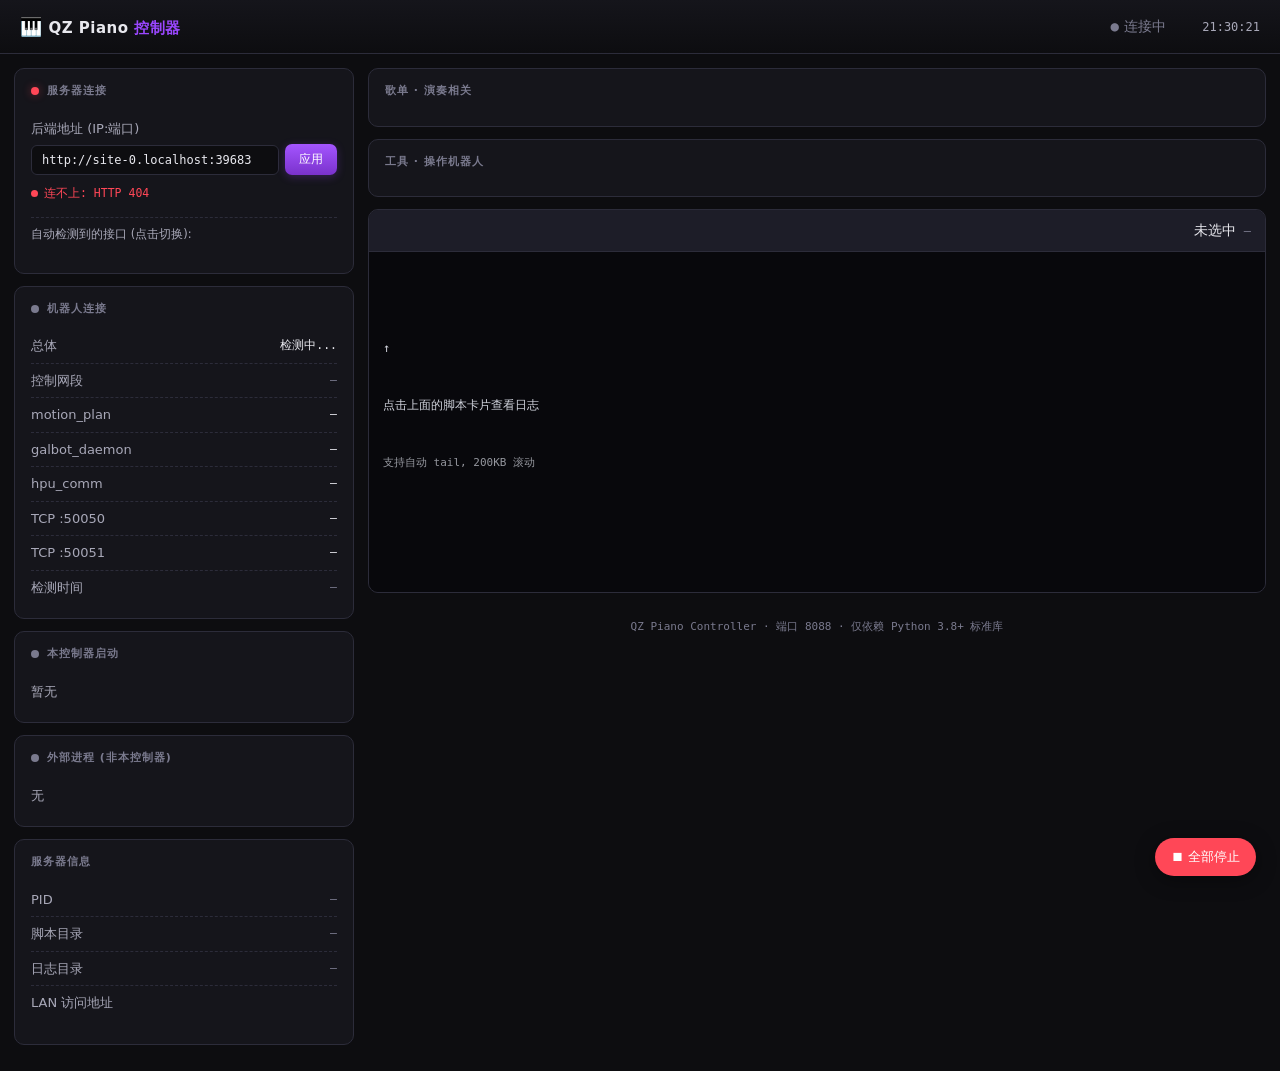
==== web/static/index.html @ 6b614d3a "feat(web):新增web联动操作弹琴" ====
<!DOCTYPE html>
<html lang="zh-CN">
<head>
<meta charset="utf-8">
<meta name="viewport" content="width=device-width, initial-scale=1">
<title>QZ Piano 控制器</title>
<style>
:root{
  --bg:#0d0d10; --bg2:#15151b; --bg3:#1d1d28; --bg4:#262633;
  --border:#2c2c3a; --border2:#3a3a4a;
  --text:#e8e8ee; --text2:#a8a8b8; --text3:#7a7a8e;
  --accent:#9a47ff; --accent2:#7a32cc;
  --success:#34c759; --warning:#ff9f43; --danger:#ff4757;
  --mono:ui-monospace,SFMono-Regular,Menlo,Consolas,"DejaVu Sans Mono",monospace;
  --sans:"PingFang SC","Microsoft YaHei","Noto Sans SC",system-ui,-apple-system,sans-serif;
}
*{box-sizing:border-box}
html,body{margin:0;padding:0;background:var(--bg);color:var(--text);font-family:var(--sans);font-size:14px;line-height:1.5}
button{font-family:inherit;cursor:pointer;border:none;outline:none;background:none;color:inherit}
button:disabled{cursor:not-allowed;opacity:.45}
::-webkit-scrollbar{width:6px;height:6px}
::-webkit-scrollbar-track{background:transparent}
::-webkit-scrollbar-thumb{background:var(--border2);border-radius:3px}
::-webkit-scrollbar-thumb:hover{background:var(--accent)}

.topbar{height:54px;background:linear-gradient(180deg,#15151b,#0d0d10);border-bottom:1px solid var(--border);display:flex;align-items:center;padding:0 20px;gap:14px;position:sticky;top:0;z-index:10}
.topbar h1{margin:0;font-size:15px;font-weight:600;letter-spacing:.5px}
.topbar h1 .em{font-size:18px;margin-right:6px}
.topbar h1 .accent{color:var(--accent)}
.topbar .spacer{flex:1}
.topbar .refresh{font-family:var(--mono);font-size:14px;display:flex;align-items:center;gap:5px;color:var(--text3)}
.topbar .refresh.ok{color:var(--success)}
.topbar .refresh.err{color:var(--danger)}
.topbar .clock{font-family:var(--mono);font-size:12px;color:var(--text2);min-width:80px;text-align:right}

.layout{display:grid;grid-template-columns:340px 1fr;gap:14px;padding:14px;align-items:start;max-width:1500px;margin:0 auto}
@media (max-width:900px){.layout{grid-template-columns:1fr}}

.card{background:var(--bg2);border:1px solid var(--border);border-radius:10px;padding:14px 16px;margin-bottom:12px}
.card h2{margin:0 0 12px 0;font-size:11px;font-weight:600;color:var(--text3);letter-spacing:1px;text-transform:uppercase;display:flex;align-items:center;gap:8px}
.card h2 .dot{width:8px;height:8px;border-radius:50%;background:var(--text3);transition:background .2s}
.card h2 .dot.ok{background:var(--success);box-shadow:0 0 8px rgba(52,199,89,.5)}
.card h2 .dot.warn{background:var(--warning);box-shadow:0 0 8px rgba(255,159,67,.4)}
.card h2 .dot.bad{background:var(--danger);box-shadow:0 0 8px rgba(255,71,87,.4)}

.row{display:flex;justify-content:space-between;align-items:center;padding:7px 0;border-top:1px dashed var(--border);font-size:13px;gap:10px}
.row:first-of-type{border-top:none}
.row .key{color:var(--text2);flex-shrink:0}
.row .val{font-family:var(--mono);font-size:11.5px;text-align:right;word-break:break-all}
.val.ok{color:var(--success)}
.val.bad{color:var(--danger)}
.val.warn{color:var(--warning)}
.val.muted{color:var(--text3)}

.script-grid{display:grid;grid-template-columns:repeat(auto-fill,minmax(280px,1fr));gap:12px}
.script{background:var(--bg2);border:1px solid var(--border);border-radius:10px;padding:14px;display:flex;flex-direction:column;gap:10px;transition:border-color .15s,transform .1s;cursor:pointer}
.script:hover{border-color:var(--border2)}
.script.selected{border-color:var(--accent);box-shadow:0 0 0 1px var(--accent) inset,0 4px 20px rgba(154,71,255,.15)}
.script .head{display:flex;justify-content:space-between;align-items:flex-start;gap:8px}
.script .name{font-size:14px;font-weight:600;line-height:1.3}
.script .desc{color:var(--text2);font-size:12px;line-height:1.55;flex:1}
.script .meta{font-family:var(--mono);font-size:11px;color:var(--text3);margin-top:-2px}
.badge{display:inline-flex;align-items:center;gap:5px;padding:3px 8px;border-radius:999px;font-size:11px;font-weight:500;letter-spacing:.3px;white-space:nowrap;flex-shrink:0}
.badge.idle{background:#2a2a36;color:var(--text2)}
.badge.run{background:rgba(52,199,89,.18);color:#7be897}
.badge.done{background:rgba(131,167,255,.18);color:#83a7ff}
.badge.err{background:rgba(255,71,87,.18);color:#ff9bb1}
.badge.ext{background:rgba(255,159,67,.18);color:#ffc785}
.badge .blink{display:inline-block;width:6px;height:6px;border-radius:50%;background:currentColor;animation:pulse 1.5s infinite}
@keyframes pulse{0%,100%{opacity:1}50%{opacity:.4}}

.actions{display:flex;gap:6px;margin-top:auto;align-items:center;flex-wrap:wrap}
.pcount{display:inline-flex;align-items:center;gap:4px;background:var(--bg);border:1px solid var(--border);border-radius:6px;padding:2px 4px;font-family:var(--mono);font-size:12px}
.pcount .pcount-label{color:var(--text3);font-size:10px;padding:0 4px}
.pcount button{cursor:pointer;color:var(--text);background:transparent;border:none;font-size:14px;line-height:1;width:22px;height:22px;border-radius:4px;padding:0}
.pcount button:hover{background:var(--bg3);color:var(--accent)}
.pcount input{width:42px;text-align:center;background:transparent;color:var(--text);border:none;font-family:inherit;font-size:13px;outline:none;padding:0}
.pcount input::-webkit-outer-spin-button,.pcount input::-webkit-inner-spin-button{-webkit-appearance:none;margin:0}
.btn{flex:1;padding:8px 12px;border-radius:7px;font-size:13px;font-weight:500;transition:background .12s,transform .08s}
.btn:active:not(:disabled){transform:translateY(1px)}
.btn.run{background:linear-gradient(180deg,#a455ff,#7a32cc);color:#fff;box-shadow:0 2px 8px rgba(154,71,255,.25)}
.btn.run:hover:not(:disabled){background:linear-gradient(180deg,#b566ff,#8a3ee0)}
.btn.stop{background:rgba(255,71,87,.15);color:#ff9bb1;border:1px solid rgba(255,71,87,.3)}
.btn.stop:hover:not(:disabled){background:rgba(255,71,87,.25)}
.btn.danger{background:var(--danger);color:#fff}
.btn.danger:hover:not(:disabled){background:#ff5e6e}
/* 复位按钮: 琥珀色, 与紫色运行/红色停止区分 */
.btn.reset{background:linear-gradient(180deg,#ffb347,#cc7a00);color:#1d1407;box-shadow:0 2px 8px rgba(255,179,71,.25)}
.btn.reset:hover:not(:disabled){background:linear-gradient(180deg,#ffc266,#e08800)}
/* 张开手指按钮: 青色 */
.btn.open{background:linear-gradient(180deg,#3ec5d3,#1a8a96);color:#fff;box-shadow:0 2px 8px rgba(62,197,211,.25)}
.btn.open:hover:not(:disabled){background:linear-gradient(180deg,#4fd6e4,#2a9ba8)}
/* LAN 访问地址列表 */
.access-list{display:flex;flex-direction:column;gap:6px;margin-top:2px}
.access-row{display:flex;align-items:center;gap:8px;padding:5px 8px;background:var(--bg);border:1px solid var(--border);border-radius:6px}
.access-row .iface{font-family:var(--mono);font-size:11px;color:var(--text3);min-width:60px;padding:2px 6px;background:var(--bg3);border-radius:3px;text-align:center}
.access-row .url{flex:1;font-family:var(--mono);font-size:12px;color:var(--text);word-break:break-all}
.access-row .url a{color:var(--accent);text-decoration:none}
.access-row .url a:hover{text-decoration:underline}
.access-row .copy{cursor:pointer;font-size:11px;color:var(--text3);padding:2px 6px;border-radius:3px;border:1px solid var(--border);background:transparent}
.access-row .copy:hover{color:var(--accent);border-color:var(--accent)}
.access-row .copy.ok{color:var(--success);border-color:var(--success)}
.card.script-card{cursor:pointer}
/* 服务器连接面板 */
.conn-input-row{display:flex;gap:6px;align-items:center;margin-top:2px}
.conn-input-row input{flex:1;background:var(--bg);color:var(--text);border:1px solid var(--border);border-radius:6px;padding:7px 10px;font-family:var(--mono);font-size:12px;outline:none}
.conn-input-row input:focus{border-color:var(--accent)}
.conn-input-row .btn{flex:0 0 auto;padding:7px 14px;font-size:12px}
.conn-status{font-family:var(--mono);font-size:11.5px;margin-top:6px;display:flex;align-items:center;gap:6px}
.conn-status .dot-sm{width:7px;height:7px;border-radius:50%;display:inline-block}
.conn-status .dot-sm.ok{background:var(--success);box-shadow:0 0 5px var(--success)}
.conn-status .dot-sm.bad{background:var(--danger)}
.conn-status.ok{color:var(--success)}
.conn-status.bad{color:var(--danger)}
.conn-status.muted{color:var(--text3)}
.detected-list{display:flex;flex-direction:column;gap:4px;margin-top:4px}
.detected-row{display:flex;align-items:center;gap:6px;padding:4px 6px;background:var(--bg);border:1px solid var(--border);border-radius:5px;font-family:var(--mono);font-size:11px}
.detected-row .url{flex:1;color:var(--text);word-break:break-all;display:flex;align-items:center;gap:6px}
.detected-row .url .tag{color:var(--text3);font-size:10px;background:var(--bg3);padding:1px 5px;border-radius:3px}
.detected-row .use{cursor:pointer;font-size:10px;color:var(--text3);padding:2px 6px;border-radius:3px;border:1px solid var(--border);background:transparent}
.detected-row .use:hover{color:var(--accent);border-color:var(--accent)}
.detected-row.active{border-color:var(--accent);background:rgba(154,71,255,.08)}
.detected-row.active .use{display:none}

.log-card{background:var(--bg2);border:1px solid var(--border);border-radius:10px;overflow:hidden;margin-bottom:14px}
.log-head{display:flex;justify-content:space-between;align-items:center;padding:10px 14px;border-bottom:1px solid var(--border);background:var(--bg3);gap:10px;flex-wrap:wrap}
.log-head .tabs{display:flex;gap:6px;flex-wrap:wrap;flex:1}
.tab{padding:4px 10px;border-radius:6px;font-size:12px;background:var(--bg);color:var(--text2);border:1px solid var(--border);cursor:pointer;transition:all .12s}
.tab:hover{border-color:var(--accent2)}
.tab.active{background:var(--accent);color:#fff;border-color:var(--accent)}
.log-head .title{font-family:var(--mono);font-size:12px;color:var(--text3)}
.log-body{background:#08080c;color:#d0d3dc;font-family:var(--mono);font-size:12px;line-height:1.6;height:340px;overflow:auto;padding:10px 14px;white-space:pre-wrap;word-break:break-all}
.log-body .empty{color:var(--text3);font-style:italic}
.log-body .truncated{color:var(--warning);font-style:italic;margin-bottom:6px;display:block}

.fab{position:fixed;right:24px;bottom:24px;display:flex;gap:8px;z-index:9}
.fab .btn{padding:10px 16px;border-radius:999px;font-size:13px;box-shadow:0 4px 20px rgba(0,0,0,.4)}
.footer{padding:12px 16px 32px;color:var(--text3);font-size:11px;text-align:center;font-family:var(--mono)}
.footer a{color:var(--accent2);text-decoration:none}
</style>
</head>
<body>

<div class="topbar">
  <h1><span class="em">🎹</span>QZ Piano <span class="accent">控制器</span></h1>
  <div class="spacer"></div>
  <div class="refresh" id="refresh"><span>●</span><span id="refresh-text">连接中</span></div>
  <div class="clock" id="clock">--:--:--</div>
</div>

<div class="layout">
  <!-- 左列: 状态 -->
  <div>
    <div class="card">
      <h2><span class="dot" id="dot-conn"></span>服务器连接</h2>
      <div class="row" style="flex-direction:column;align-items:stretch;gap:4px">
        <span class="key">后端地址 (IP:端口)</span>
        <div class="conn-input-row">
          <input type="text" id="server-url" placeholder="192.168.1.88:8088" spellcheck="false" />
          <button class="btn run" id="apply-url">应用</button>
        </div>
        <div class="conn-status muted" id="conn-status"><span class="dot-sm"></span><span id="conn-text">未连接</span></div>
      </div>
      <div class="row" style="flex-direction:column;align-items:stretch;gap:4px;border-top:1px dashed var(--border);margin-top:8px;padding-top:8px">
        <span class="key" style="font-size:11.5px">自动检测到的接口 (点击切换):</span>
        <div class="detected-list" id="detected-list"></div>
      </div>
    </div>

    <div class="card">
      <h2><span class="dot" id="dot-robot"></span>机器人连接</h2>
      <div class="row"><span class="key">总体</span><span class="val" id="v-overall">检测中...</span></div>
      <div class="row"><span class="key">控制网段</span><span class="val muted" id="v-host">—</span></div>
      <div class="row"><span class="key">motion_plan</span><span class="val" id="v-motion">—</span></div>
      <div class="row"><span class="key">galbot_daemon</span><span class="val" id="v-daemon">—</span></div>
      <div class="row"><span class="key">hpu_comm</span><span class="val" id="v-hpu">—</span></div>
      <div class="row"><span class="key">TCP :50050</span><span class="val" id="v-tcp50">—</span></div>
      <div class="row"><span class="key">TCP :50051</span><span class="val" id="v-tcp51">—</span></div>
      <div class="row"><span class="key">检测时间</span><span class="val muted" id="v-checked">—</span></div>
    </div>

    <div class="card">
      <h2><span class="dot" id="dot-runs"></span>本控制器启动</h2>
      <div id="runs-body"><div class="row"><span class="key muted">暂无</span><span></span></div></div>
    </div>

    <div class="card">
      <h2><span class="dot" id="dot-ext"></span>外部进程 (非本控制器)</h2>
      <div id="ext-body"><div class="row"><span class="key muted">无</span><span></span></div></div>
    </div>

    <div class="card">
      <h2>服务器信息</h2>
      <div class="row"><span class="key">PID</span><span class="val muted" id="v-pid">—</span></div>
      <div class="row"><span class="key">脚本目录</span><span class="val muted" id="v-pdir">—</span></div>
      <div class="row"><span class="key">日志目录</span><span class="val muted" id="v-ldir">—</span></div>
      <div class="row" style="flex-direction:column;align-items:stretch;gap:6px">
          <span class="key" style="margin-bottom:2px">LAN 访问地址</span>
          <div class="access-list" id="access-list"></div>
        </div>
    </div>
  </div>

  <!-- 右列: 控制 + 日志 -->
  <div>
    <div class="card">
      <h2>歌单 · 演奏相关</h2>
      <div class="script-grid" id="scripts-songs"></div>
    </div>

    <div class="card">
      <h2>工具 · 操作机器人</h2>
      <div class="script-grid tool-grid" id="scripts-tools"></div>
    </div>

    <div class="log-card">
      <div class="log-head">
        <div class="tabs" id="log-tabs"></div>
        <div style="display:flex;align-items:center;gap:8px">
          <span class="status-tag" id="log-status">未选中</span>
          <div class="title" id="log-title">—</div>
        </div>
      </div>
      <div class="log-body" id="log-body">
        <div class="log-empty" id="log-empty">
          <div class="arrow">↑</div>
          <div>点击上面的脚本卡片查看日志</div>
          <div style="font-size:11px;opacity:.7">支持自动 tail, 200KB 滚动</div>
        </div>
      </div>
    </div>

    <div class="footer" id="footer">QZ Piano Controller · 端口 8088 · 仅依赖 Python 3.8+ 标准库</div>
  </div>
</div>

<div class="fab">
  <button class="btn danger" id="stop-all">⏹ 全部停止</button>
</div>

<script>
const $ = (id) => document.getElementById(id);
let SELECTED = null;       // 当前选中的脚本
let LOG_SINCE = 0;
let LAST_STATUS = null;

function fmtBytes(n) {
  if (n < 1024) return n + ' B';
  if (n < 1024 * 1024) return (n / 1024).toFixed(1) + ' KB';
  return (n / 1024 / 1024).toFixed(1) + ' MB';
}

function badge(state) {
  const txt = { idle: '空闲', run: '运行中', done: '已结束', err: '异常', ext: '外部' }[state] || state;
  const dot = (state === 'run') ? '<span class="blink"></span>' : '';
  return '<span class="badge ' + state + '">' + dot + txt + '</span>';
}

async function fetchStatus() {
  try {
    const r = await fetch(BASE_URL + '/api/status', { cache: 'no-store' });
    if (!r.ok) throw new Error('http ' + r.status);
    const d = await r.json();
    LAST_STATUS = d;
    const ref = $('refresh');
    ref.className = 'refresh ok';
    $('refresh-text').textContent = '在线';
    render(d);
  } catch (e) {
    const ref = $('refresh');
    ref.className = 'refresh err';
    $('refresh-text').textContent = '断开 (' + e.message + ')';
  }
}

function renderScripts(scripts, runs, external) {
  const extNames = new Set(external.filter((e) => e.script).map((e) => e.script));
  const runMap = {};
  runs.forEach((r) => { runMap[r.name] = r; });
  const cSongs = $('scripts-songs');
  const cTools = $('scripts-tools');
  cSongs.innerHTML = '';
  cTools.innerHTML = '';
  for (const s of scripts) {
    const r = runMap[s.name];
    const ext = extNames.has(s.name);
    let state = 'idle';
    let info = '';
    if (r) {
      state = r.running ? 'run' : (r.returncode === 0 ? 'done' : 'err');
      info = r.running ? ('PID ' + r.pid) : ('rc=' + r.returncode);
    } else if (ext) {
      state = 'ext';
      const e = external.find((x) => x.script === s.name);
      info = '外部 PID ' + (e ? e.pid : '?');
    }
    const card = document.createElement('div');
    card.className = 'script' + (SELECTED === s.name ? ' selected' : '');
    card.dataset.name = s.name;
    const runDisabled = (state === 'run' || state === 'ext') ? 'disabled' : '';
    const stopDisabled = (state === 'run') ? '' : 'disabled';
    let runBtnClass = 'run', runBtnLabel = '▶ 运行';
    if (s.action === 'reset') {
      runBtnClass = 'reset'; runBtnLabel = '↻ 复位';
    } else if (s.action === 'open') {
      runBtnClass = 'open'; runBtnLabel = '✋ 张开';
    }
    // 重复次数计数器 (有 play_count_arg 的脚本才显示)
    const hasCount = !!s.play_count_arg;
    const pcMin = s.play_count_min || 1;
    const pcMax = s.play_count_max || 99;
    const curCount = hasCount ? getPlayCount(s.name, s.default_play_count || 1) : 0;
    let counterHtml = '';
    if (hasCount) {
      counterHtml =
        '<span class="pcount" data-role="counter">' +
          '<button data-cmd="dec" type="button" title="减少次数">−</button>' +
          '<input type="number" min="' + pcMin + '" max="' + pcMax + '" value="' + curCount + '" />' +
          '<button data-cmd="inc" type="button" title="增加次数">+</button>' +
          '<span class="pcount-label">次</span>' +
        '</span>';
      runBtnLabel += ' ×' + curCount;
    }
    card.innerHTML =
      '<div class="head"><div class="name">' + s.label + '</div>' + badge(state) + '</div>' +
      '<div class="desc">' + s.desc + '</div>' +
      '<div class="meta">' + info + (info ? ' · ' : '') + s.name + '</div>' +
      '<div class="actions">' +
        counterHtml +
        '<button class="btn ' + runBtnClass + '" data-act="run" ' + runDisabled + '>' + runBtnLabel + '</button>' +
        '<button class="btn stop" data-act="stop" ' + stopDisabled + '>■ 停止</button>' +
      '</div>';
    card.addEventListener('click', (ev) => {
      if (ev.target.dataset && ev.target.dataset.act) return;
      if (ev.target.dataset && ev.target.dataset.cmd) return;
      selectScript(s.name);
    });
    card.querySelector('[data-act=run]').addEventListener('click', (ev) => { ev.stopPropagation(); runScript(s.name); });
    card.querySelector('[data-act=stop]').addEventListener('click', (ev) => { ev.stopPropagation(); stopScript(s.name); });
    if (hasCount) {
      const counter = card.querySelector('[data-role=counter]');
      const input = counter.querySelector('input');
      counter.querySelector('[data-cmd=dec]').addEventListener('click', (ev) => {
        ev.stopPropagation();
        const v = Math.max(pcMin, (parseInt(input.value, 10) || pcMin) - 1);
        input.value = v; setPlayCount(s.name, v);
        card.querySelector('[data-act=run]').firstChild.textContent = (s.action === 'reset' ? '↻ 复位 ×' : (s.action === 'open' ? '✋ 张开 ×' : '▶ 运行 ×')) + v;
      });
      counter.querySelector('[data-cmd=inc]').addEventListener('click', (ev) => {
        ev.stopPropagation();
        const v = Math.min(pcMax, (parseInt(input.value, 10) || pcMin) + 1);
        input.value = v; setPlayCount(s.name, v);
        card.querySelector('[data-act=run]').firstChild.textContent = (s.action === 'reset' ? '↻ 复位 ×' : (s.action === 'open' ? '✋ 张开 ×' : '▶ 运行 ×')) + v;
      });
      input.addEventListener('change', (ev) => {
        ev.stopPropagation();
        let v = parseInt(input.value, 10);
        if (isNaN(v)) v = s.default_play_count || 1;
        v = Math.max(pcMin, Math.min(pcMax, v));
        input.value = v; setPlayCount(s.name, v);
        card.querySelector('[data-act=run]').firstChild.textContent = (s.action === 'reset' ? '↻ 复位 ×' : (s.action === 'open' ? '✋ 张开 ×' : '▶ 运行 ×')) + v;
      });
      input.addEventListener('click', (ev) => ev.stopPropagation());
    }
    if (s.section === 'tools') cTools.appendChild(card);
  else cSongs.appendChild(card);
  }
}

function render(d) {
  // robot status
  const r = d.robot;
  $('dot-robot').className = 'dot ' + (r.overall_ok ? 'ok' : 'bad');
  $('v-overall').textContent = r.overall_ok ? '✅ 已连接' : '❌ 异常';
  $('v-overall').className = 'val ' + (r.overall_ok ? 'ok' : 'bad');
  $('v-host').textContent = r.control_host;
  const motion = r.sources.service_motion_plan || {};
  $('v-motion').textContent = motion.running ? ('运行 (PID ' + ((motion.pids || []).join(',')) + ')') : (motion.error || '未运行');
  $('v-motion').className = 'val ' + (motion.running ? 'ok' : 'bad');
  const daemon = r.sources['galbot_daemon.service'] || {};
  $('v-daemon').textContent = daemon.active ? 'active' : (daemon.state || daemon.error || 'inactive');
  $('v-daemon').className = 'val ' + (daemon.active ? 'ok' : 'bad');
  const hpu = r.sources['galbot_svc_hpu_comm.service'] || {};
  $('v-hpu').textContent = hpu.active ? 'active' : (hpu.state || hpu.error || 'inactive');
  $('v-hpu').className = 'val ' + (hpu.active ? 'ok' : 'bad');
  const tcp = r.sources.tcp_control || {};
  const t50 = tcp['50050'] || {};
  $('v-tcp50').textContent = t50.ok ? ('可达 (' + t50.latency_ms + ' ms)') : (t50.error || '不可达');
  $('v-tcp50').className = 'val ' + (t50.ok ? 'ok' : 'bad');
  const t51 = tcp['50051'] || {};
  $('v-tcp51').textContent = t51.ok ? ('可达 (' + t51.latency_ms + ' ms)') : (t51.error || '不可达');
  $('v-tcp51').className = 'val ' + (t51.ok ? 'ok' : 'bad');
  $('v-checked').textContent = r.checked_at;

  // runs
  const runsBody = $('runs-body');
  if (d.runs.length === 0) {
    runsBody.innerHTML = '<div class="row"><span class="key muted">暂无</span><span></span></div>';
  } else {
    runsBody.innerHTML = d.runs.map((rn) =>
      '<div class="row"><span class="key">' + rn.name + '</span>' +
      '<span class="val ' + (rn.running ? 'ok' : 'muted') + '">' +
      (rn.running ? ('PID ' + rn.pid + ' · ' + rn.started_at) : ('rc=' + rn.returncode + ' · ' + rn.started_at)) +
      '</span></div>'
    ).join('');
  }
  const anyRun = d.runs.some((rn) => rn.running);
  $('dot-runs').className = 'dot ' + (anyRun ? 'ok' : '');

  // external
  const extBody = $('ext-body');
  if (d.external.length === 0) {
    extBody.innerHTML = '<div class="row"><span class="key muted">无</span><span></span></div>';
    $('dot-ext').className = 'dot';
  } else {
    extBody.innerHTML = d.external.map((e) =>
      '<div class="row"><span class="key">' + (e.script || (e.cmd.slice(0, 32) + '…')) + '</span>' +
      '<span class="val warn">PID ' + e.pid + '</span></div>'
    ).join('');
    $('dot-ext').className = 'dot warn';
  }

  // server info
  $('v-pid').textContent = d.server.pid;
  $('v-pdir').textContent = d.server.piano_dir;
  $('v-ldir').textContent = d.server.log_dir;
  // 渲染所有访问地址 (按接口)
  const accessList = $('access-list');
  accessList.innerHTML = '';
  const urls = d.server.access_urls || [];
  if (!urls.length) {
    const row = document.createElement('div');
    row.className = 'access-row';
    row.innerHTML = '<span class="iface">无</span><span class="url">未检测到非回环地址</span>';
    accessList.appendChild(row);
  } else {
    for (const entry of urls) {
      // entry is {url, iface} after _to_jsonable conversion of list of tuples
      const url = (typeof entry === 'string') ? entry : entry.url;
      const iface = (typeof entry === 'object' && entry) ? entry.iface : 'ip';
      const row = document.createElement('div');
      row.className = 'access-row';
      const a = document.createElement('a');
      a.href = url;
      a.target = '_blank';
      a.rel = 'noopener';
      a.textContent = url;
      const copyBtn = document.createElement('button');
      copyBtn.className = 'copy';
      copyBtn.textContent = '复制';
      copyBtn.title = '复制到剪贴板';
      copyBtn.addEventListener('click', (ev) => {
        ev.preventDefault();
        ev.stopPropagation();
        try {
          navigator.clipboard.writeText(url).then(
            () => { copyBtn.textContent = '已复制'; copyBtn.classList.add('ok'); setTimeout(() => { copyBtn.textContent = '复制'; copyBtn.classList.remove('ok'); }, 1500); },
            () => { fallbackCopy(url, copyBtn); }
          );
        } catch (e) { fallbackCopy(url, copyBtn); }
      });
      const ifaceSpan = document.createElement('span');
      ifaceSpan.className = 'iface';
      ifaceSpan.textContent = iface;
      const urlSpan = document.createElement('span');
      urlSpan.className = 'url';
      urlSpan.appendChild(a);
      row.appendChild(ifaceSpan);
      row.appendChild(urlSpan);
      row.appendChild(copyBtn);
      accessList.appendChild(row);
    }
  }

  function fallbackCopy(text, btn) {
    try {
      const ta = document.createElement('textarea');
      ta.value = text;
      ta.style.position = 'fixed';
      ta.style.opacity = '0';
      document.body.appendChild(ta);
      ta.select();
      document.execCommand('copy');
      document.body.removeChild(ta);
      btn.textContent = '已复制'; btn.classList.add('ok');
      setTimeout(() => { btn.textContent = '复制'; btn.classList.remove('ok'); }, 1500);
    } catch (e) {
      btn.textContent = '失败';
    }
  }

  // scripts
  renderScripts(d.scripts, d.runs, d.external);

  // log tabs
  renderTabs(d.scripts, d.runs);
}

function renderTabs(scripts, runs) {
  const tabs = $('log-tabs');
  tabs.innerHTML = '';
  for (const s of scripts) {
    const b = document.createElement('div');
    b.className = 'tab' + (SELECTED === s.name ? ' active' : '');
    b.textContent = s.label;
    b.addEventListener('click', () => selectScript(s.name));
    tabs.appendChild(b);
  }
}

function selectScript(name) {
  SELECTED = name;
  LOG_SINCE = 0;
  $('log-body').innerHTML = '<div class="log-empty"><div class="arrow">⏳</div><div>加载中...</div></div>';
  $('log-title').textContent = name + ' · 加载中';
  const st = $('log-status');
  st.className = 'status-tag';
  st.textContent = '加载中';
  fetchStatus();  // 刷新卡片高亮
}

async function fetchLogs() {
  if (!SELECTED) return;
  try {
    const r = await fetch(BASE_URL + '/api/logs/' + encodeURIComponent(SELECTED) + '?since=' + LOG_SINCE + '&limit=2000', { cache: 'no-store' });
    if (!r.ok) return;
    const d = await r.json();
    const body = $('log-body');
    if (LOG_SINCE === 0) {
      body.innerHTML = '';
      if (d.truncated) {
        const w = document.createElement('span');
        w.className = 'truncated';
        w.textContent = '⚠ 日志超过 200KB, 仅显示最后部分 (总大小 ' + fmtBytes(d.total_bytes) + ')';
        body.appendChild(w);
      }
    }
    if (d.lines && d.lines.length) {
      const frag = document.createDocumentFragment();
      for (const ln of d.lines) {
        const div = document.createElement('div');
        div.textContent = ln;
        frag.appendChild(div);
      }
      body.appendChild(frag);
      const atBottom = body.scrollHeight - body.scrollTop - body.clientHeight < 60;
      if (atBottom || LOG_SINCE === 0) body.scrollTop = body.scrollHeight;
    } else if (LOG_SINCE === 0 && (!d.lines || d.lines.length === 0)) {
      body.innerHTML = '<span class="empty">(脚本尚未启动, 无日志)</span>';
    }
    $('log-title').textContent = SELECTED + (d.running ? ' · 运行中' : ' · 已结束');
  const st = $('log-status');
  if (d.running) { st.className = 'status-tag live'; st.innerHTML = '<span class="live-dot"></span>LIVE'; }
  else { st.className = 'status-tag'; st.textContent = '已结束'; }
    LOG_SINCE = d.next_since;
  } catch (e) { /* swallow */ }
}

// 每首歌的重复次数 (存 localStorage, 跨刷新保持)
const PLAY_COUNTS_KEY = 'qzpiano_play_counts';
function loadPlayCounts() {
  try { return JSON.parse(localStorage.getItem(PLAY_COUNTS_KEY) || '{}') || {}; }
  catch (e) { return {}; }
}
function savePlayCounts(o) {
  try { localStorage.setItem(PLAY_COUNTS_KEY, JSON.stringify(o)); } catch (e) {}
}
function getPlayCount(name, fallback) {
  const m = loadPlayCounts();
  return (typeof m[name] === 'number' && m[name] > 0) ? m[name] : fallback;
}
function setPlayCount(name, n) {
  const m = loadPlayCounts();
  m[name] = n;
  savePlayCounts(m);
}

async function runScript(name) {
  let spec = null;
  if (LAST_STATUS && LAST_STATUS.scripts) {
    for (const s of LAST_STATUS.scripts) {
      if (s.name === name) { spec = s; break; }
    }
  }
  if (spec && spec.requires_confirm) {
    const ok = confirm(
      '即将执行《' + spec.label + '》:\n\n' +
      spec.desc + '\n\n' +
      '将调用 SDK 操作机器人, 请确认:\n' +
      '  · 机器人周围无障碍物\n' +
      '  · 急停可用\n' +
      '  · 与其他运行中的脚本互斥 (loop_player / 单曲均会失败)\n\n' +
      '确认执行?'
    );
    if (!ok) return;
  }
  let count = null;
  if (spec && spec.play_count_arg) {
    count = getPlayCount(name, spec.default_play_count || 1);
  }
  const r = await fetch(BASE_URL + '/api/run', {
    method: 'POST',
    headers: { 'Content-Type': 'application/json' },
    body: JSON.stringify({ name: name, count: count }),
  });
  const d = await r.json();
  if (!d.ok) {
    alert('启动失败: ' + d.error);
    return;
  }
  selectScript(name);
}

async function stopScript(name) {
  const r = await fetch(BASE_URL + '/api/stop', {
    method: 'POST',
    headers: { 'Content-Type': 'application/json' },
    body: JSON.stringify({ name: name }),
  });
  const d = await r.json();
  if (!d.ok && d.error) {
    alert(d.error);
  }
  fetchStatus();
}

$('stop-all').addEventListener('click', async () => {
  if (!confirm('确认停止所有由本控制器启动的脚本？')) return;
  const r = await fetch(BASE_URL + '/api/stop_all', { method: 'POST' });
  const d = await r.json();
  console.log('stop_all:', d);
  fetchStatus();
});

function tickClock() {
  const d = new Date();
  const pad = (n) => String(n).padStart(2, '0');
  $('clock').textContent = pad(d.getHours()) + ':' + pad(d.getMinutes()) + ':' + pad(d.getSeconds());
}

setInterval(tickClock, 1000);
setInterval(fetchStatus, 1500);
setInterval(fetchLogs, 1500);
// 服务器连接 (可配置, 跨网络切换)
let BASE_URL;
try { BASE_URL = localStorage.getItem("qzpiano_base_url") || window.location.origin; }
catch (e) { BASE_URL = window.location.origin; }
let CONN_OK = false;

async function probeBaseUrl(url) {
  try {
    const r = await fetch(url + '/api/status', {cache: 'no-store'});
    if (!r.ok) return {ok: false, error: 'HTTP ' + r.status};
    return {ok: true, data: await r.json()};
  } catch (e) { return {ok: false, error: e.message || String(e)}; }
}

function normalizeServerUrl(raw) {
  raw = (raw || '').trim();
  if (!raw) return null;
  if (!/^https?:\/\//i.test(raw)) raw = 'http://' + raw;
  try { const u = new URL(raw); if (!u.port) u.port = '8088'; return u.origin; }
  catch (e) { return null; }
}

function setConnStatus(kind, text) {
  $('conn-text').textContent = text;
  $('conn-status').className = 'conn-status ' + kind;
  const dot = document.querySelector('#conn-status .dot-sm');
  dot.className = 'dot-sm ' + (kind === 'ok' ? 'ok' : (kind === 'bad' ? 'bad' : ''));
  $('dot-conn').className = 'dot ' + (kind === 'ok' ? 'ok' : (kind === 'bad' ? 'bad' : ''));
  $('server-url').value = BASE_URL;
  CONN_OK = (kind === 'ok');
}

function renderDetectedList(urls) {
  const box = $('detected-list');
  box.innerHTML = '';
  if (!urls || !urls.length) {
    const e = document.createElement('div');
    e.className = 'detected-row';
    e.innerHTML = '<span class="url" style="color:var(--text3)">无可用接口</span>';
    box.appendChild(e); return;
  }
  for (const entry of urls) {
    const url = (typeof entry === 'string') ? entry : entry[0];
    const iface = (typeof entry === 'object' && entry) ? entry[1] : '';
    const row = document.createElement('div');
    row.className = 'detected-row' + (url === BASE_URL ? ' active' : '');
    const u = document.createElement('span');
    u.className = 'url';
    if (iface) {
      const tag = document.createElement('span');
      tag.className = 'tag';
      tag.textContent = iface;
      u.appendChild(tag);
    }
    u.appendChild(document.createTextNode(url));
    const use = document.createElement('button');
    use.className = 'use';
    use.textContent = '切换';
    use.addEventListener('click', (ev) => {
      ev.preventDefault(); ev.stopPropagation();
      $('server-url').value = url;
      applyServerUrl(url);
    });
    row.appendChild(u);
    row.appendChild(use);
    box.appendChild(row);
  }
}

async function applyServerUrl(input) {
  const url = normalizeServerUrl(input);
  if (!url) { setConnStatus('bad', '地址格式错 (例如 192.168.1.88:8088)'); return false; }
  setConnStatus('muted', '测试 ' + url + ' ...');
  const r = await probeBaseUrl(url);
  if (r.ok) {
    BASE_URL = url;
    try { localStorage.setItem('qzpiano_base_url', BASE_URL); } catch (e) {}
    setConnStatus('ok', '已连接 ' + BASE_URL);
    render(r.data); LAST_STATUS = r.data;
    renderDetectedList(r.data.server.access_urls || []);
    fetchLogs();
    return true;
  }
  setConnStatus('bad', '连不上: ' + r.error);
  return false;
}

async function bootstrap() {
  $('server-url').value = BASE_URL;
  setConnStatus('muted', '连接 ' + BASE_URL + ' ...');
  let r = await probeBaseUrl(BASE_URL);
  if (!r.ok && BASE_URL !== window.location.origin) {
    setConnStatus('muted', BASE_URL + ' 连不上, 回落 ' + window.location.origin);
    r = await probeBaseUrl(window.location.origin);
    if (r.ok) {
      BASE_URL = window.location.origin;
      try { localStorage.removeItem('qzpiano_base_url'); } catch (e) {}
    }
  }
  if (r.ok) {
    setConnStatus('ok', '已连接 ' + BASE_URL);
    render(r.data); LAST_STATUS = r.data;
    renderDetectedList(r.data.server.access_urls || []);
    fetchLogs();
  } else {
    setConnStatus('bad', '连不上: ' + r.error);
  }
}

$('apply-url').addEventListener('click', () => {
  applyServerUrl($('server-url').value);
});
$('server-url').addEventListener('keydown', (ev) => {
  if (ev.key === 'Enter') { ev.preventDefault(); $('apply-url').click(); }
});

tickClock();
bootstrap();
fetchLogs();
</script>
</body>
</html>
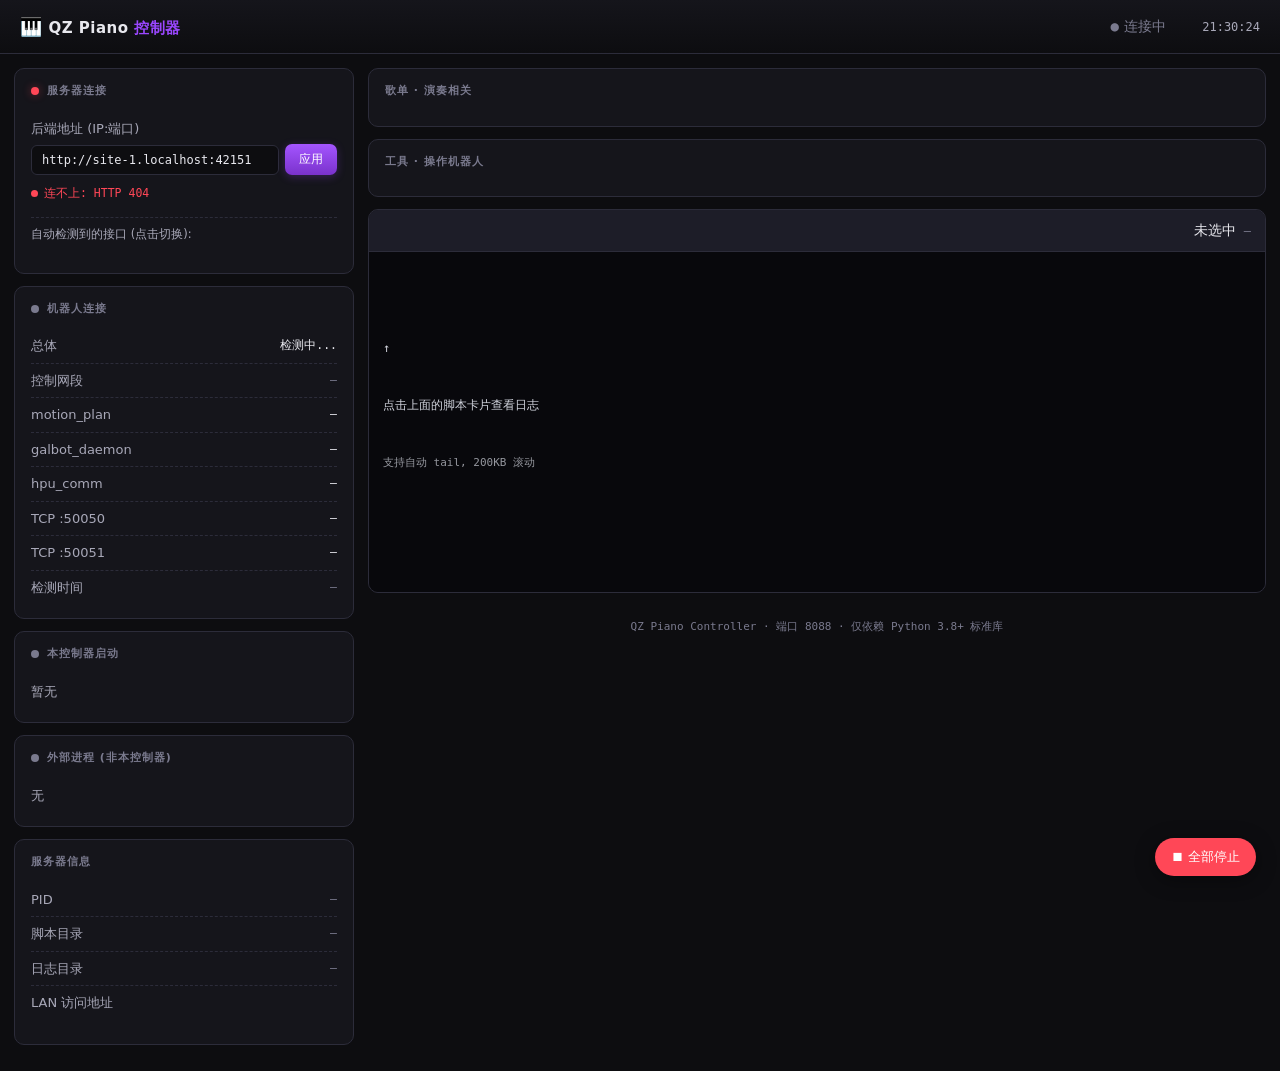
==== commit ac039f50: "feat(web):网页新增移动初始位姿控件" ====
--- a/web/static/index.html
+++ b/web/static/index.html
@@ -301,7 +301,9 @@
     const stopDisabled = (state === 'run') ? '' : 'disabled';
     let runBtnClass = 'run', runBtnLabel = '▶ 运行';
     if (s.action === 'reset') {
-      runBtnClass = 'reset'; runBtnLabel = '↻ 复位';
+      runBtnClass = 'reset';
+      // 区分复位(没有计数器) vs 基础调姿(有计数器,单位=秒)
+      runBtnLabel = s.play_count_arg ? '↻ 调姿' : '↻ 复位';
     } else if (s.action === 'open') {
       runBtnClass = 'open'; runBtnLabel = '✋ 张开';
     }
@@ -317,9 +319,16 @@
           '<button data-cmd="dec" type="button" title="减少次数">−</button>' +
           '<input type="number" min="' + pcMin + '" max="' + pcMax + '" value="' + curCount + '" />' +
           '<button data-cmd="inc" type="button" title="增加次数">+</button>' +
-          '<span class="pcount-label">次</span>' +
+          '<span class="pcount-label">' + (s.play_count_label || '次') + '</span>' +
         '</span>';
-      runBtnLabel += ' ×' + curCount;
+      const unit = s.play_count_label || '';
+      // 钢琴(默认单位"次"): "▶ 运行 ×3"
+      // 调姿(单位"秒"): "↻ 调姿 10秒"
+      if (unit === '秒') {
+        runBtnLabel += ' ' + curCount + '秒';
+      } else {
+        runBtnLabel += ' ×' + curCount;
+      }
     }
     card.innerHTML =
       '<div class="head"><div class="name">' + s.label + '</div>' + badge(state) + '</div>' +
